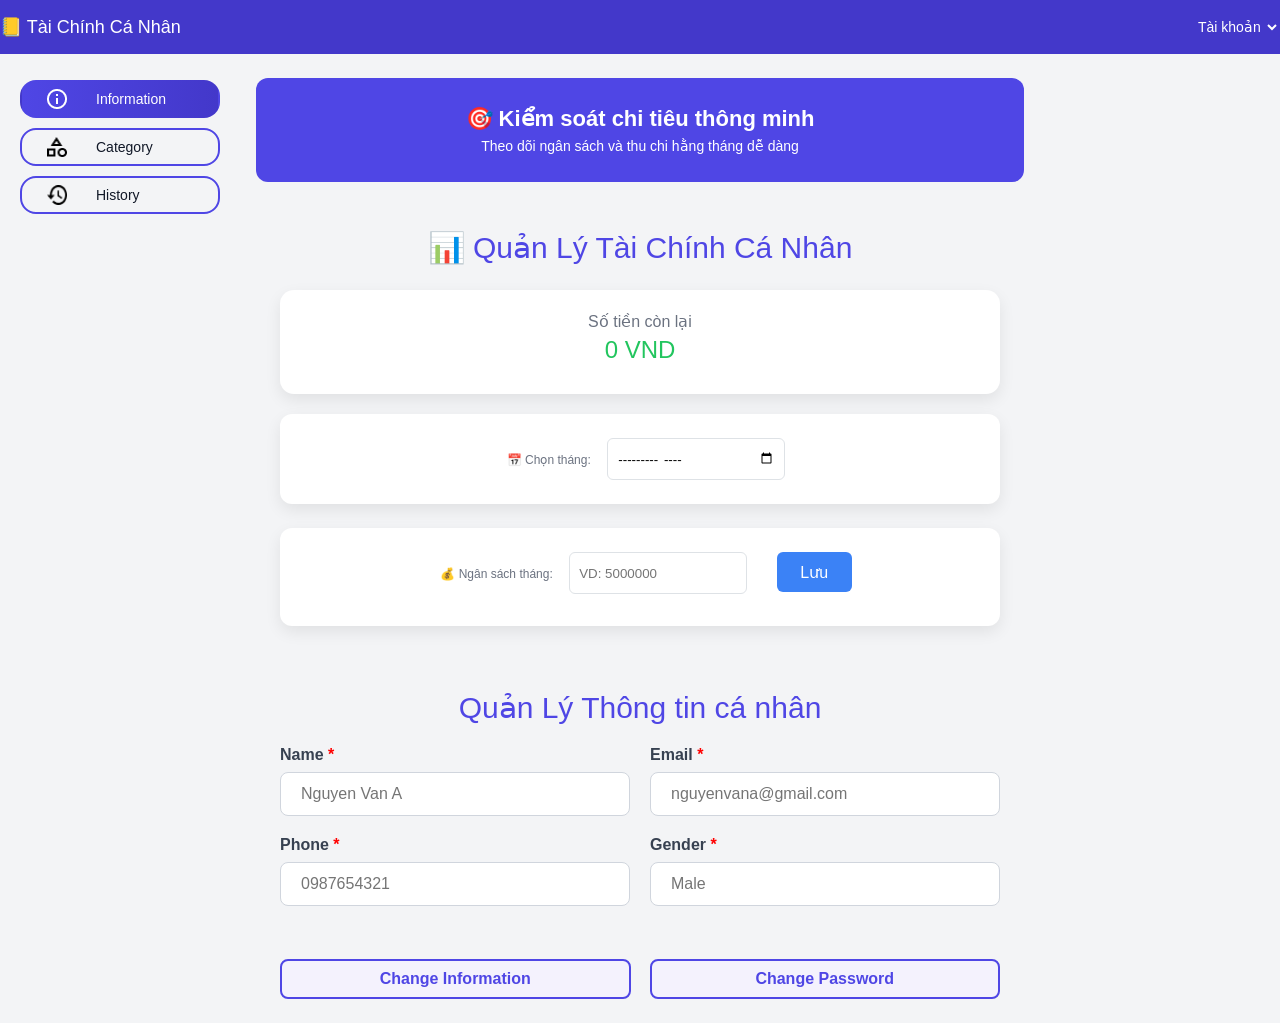
==== index.html @ f4387f76 "Add file" ====
<!doctype html>
<html lang="en">
  <head>
    <meta charset="UTF-8" />
    <meta name="viewport" content="width=device-width, initial-scale=1.0" />
    <title>Structure Finance</title>
    <link rel="stylesheet" href="./css/index.css" />
  </head>
  <body>
    <div class="page">
      <header class="header">
        <div class="header-box">
          <div class="header-title">
            <p>📒 Tài Chính Cá Nhân</p>
          </div>

          <div class="header-option">
            <div class="option">
              <select name="" id="optionHeader" onchange="handleOption()">
                <option value="">Tài khoản</option>
                <option value="logout">Đăng xuất</option>
              </select>
            </div>
          </div>
        </div>
      </header>

      <div class="logout-overlay" id="logout-overlay">
        <div class="logout">
          <p class="logout-title">Bạn có chắc chắn muốn đăng xuất không?</p>

          <div class="logout-confirm">
            <button class="confirm-btn" id="confirm-btn">Có</button>
            <button class="confirm-btn" id="cancel-btn">Không</button>
          </div>
        </div>
      </div>

      <div class="taskbar">
        <div class="taskbar-items">
          <img src="../assets/images/Vector (1).png" alt="" />
          <a href="./index.html">Information</a>
        </div>

        <div class="taskbar-items">
          <img src="../assets/images/Vector (2).png" alt="" />
          <a href="./pages/category.html">Category</a>
        </div>

        <div class="taskbar-items">
          <img src="../assets/images/Vector (3).png" alt="" />
          <a href="./pages/history.html">History</a>
        </div>
      </div>

      <section class="banner">
        <h2 class="banner-title">🎯 Kiểm soát chi tiêu thông minh</h2>
        <p class="banner-text">
          Theo dõi ngân sách và thu chi hằng tháng dễ dàng
        </p>
      </section>

      <main class="main">
        <div class="main-content">
          <p class="main-title">📊 Quản Lý Tài Chính Cá Nhân</p>

          <div class="money-left">
            <p class="money-left-label">Số tiền còn lại</p>
            <p class="money-left-value">0 VND</p>
          </div>

          <div class="input-box month-box">
            <label>📅 Chọn tháng:</label>
            <input type="month" />
          </div>

          <div class="input-box budget-box">
            <label>💰 Ngân sách tháng:</label>
            <input type="number" placeholder="VD: 5000000" />
            <button class="button-save">Lưu</button>
          </div>

          <p class="extra-title">Quản Lý Thông tin cá nhân</p>
          <div class="infor-user">
            <form class="form">
              <div class="form-row">
                <div class="form-group">
                  <label>Name <span>*</span></label>
                  <input type="text" placeholder="Nguyen Van A" />
                </div>

                <div class="form-group">
                  <label>Email <span>*</span></label>
                  <input type="email" placeholder="nguyenvana@gmail.com" />
                </div>
              </div>

              <div class="form-row">
                <div class="form-group">
                  <label>Phone <span>*</span></label>
                  <input type="text" placeholder="0987654321" />
                </div>

                <div class="form-group">
                  <label>Gender <span>*</span></label>
                  <input type="text" placeholder="Male" />
                </div>
              </div>

              <div class="form-actions">
                <button class="btn outline">Change Information</button>
                <button class="btn outline">Change Password</button>
              </div>
            </form>
          </div>
        </div>
      </main>
    </div>

    <script src="./js/index.js"></script>
  </body>
</html>
---- css/index.css ----
* {
    margin: 0;
    padding: 0;
    box-sizing: border-box;
    font-family: "Roboto", sans-serif;
}

body {
    background: #f3f4f6;
}

.page {
    min-height: 100vh;
    display: flex;
    flex-direction: column;
}

.header {
    background: #4338ca;
    padding: 16px 0;
}

.header-box {
    max-width: 1300px;
    margin: auto;
    display: flex;
    justify-content: space-between;
    align-items: center;
}

.header p {
    color: white;
    font-size: 18px;
}

.banner {
    max-width: 768px;
    width: 100%;
    margin: 24px auto;
    padding: 28px;
    background: #4f46e5;
    border-radius: 12px;
    text-align: center;
    color: white;
}

.banner-title {
    font-size: 22px;
    margin-bottom: 6px;
}

.banner-text {
    font-size: 14px;
}

.option select {
    background-color: #4338ca;
    border: none;
    font-size: 14px;
    font-weight: 400;
    line-height: 20px;
    color: white;
}

.option select:focus {
    outline: none;
}

.main {
    flex: 1;
}

.main-content {
    max-width: 768px;
    width: 100%;
    margin: auto;
    padding: 24px;
}

.main-title {
    text-align: center;
    color: #4f46e5;
    font-size: 30px;
    line-height: 36px;
    padding-bottom: 24px;
}

.input-box {
    background: #ffffff;
    max-width: 720px;
    width: 100%;
    height: 90px;
    border-radius: 12px;
    margin-bottom: 24px;
    padding: 24px;
    box-shadow: 0 6px 16px rgba(0, 0, 0, 0.08);
    text-align: center;
}

.input-box.budget-box {
    height: 98px;
}

.input-box label {
    width: 83px;
    height: 20px;
    font-size: 12px;
    line-height: 20px;
    color: #6b7280;
    padding: 12px;
}

input {
    width: 178px;
    height: 42px;
    border-radius: 6px;
    border: 1px solid #dee2e6;
    padding: 12px 9px;
}

.money-left {
    height: 104px;
    background: #ffffff;
    padding: 22px;
    border-radius: 14px;
    text-align: center;
    margin-bottom: 20px;
    box-shadow: 0 6px 16px rgba(0, 0, 0, 0.08);
}

.money-left-label {
    color: #6b7280;
}

.money-left-value {
    color: #22c55e;
    font-size: 24px;
    margin-top: 5px;
}

.button-save {
    background: #3b82f6;
    color: white;
    font-size: 16px;
    font-weight: 400;
    width: 75px;
    height: 40px;
    border: none;
    border-radius: 6px;
    margin-left: 25px;
}

.extra-title {
    color: #4f46e5;
    text-align: center;
    font-size: 30px;
    line-height: 36px;
    padding-top: 40px;
    padding-bottom: 20px;
}

.form {
    display: flex;
    flex-direction: column;
    gap: 20px;
}

.form-row {
    display: flex;
    gap: 20px;
}

.form-group {
    flex: 1;
    display: flex;
    flex-direction: column;
}

.form-group label {
    font-weight: 600;
    margin-bottom: 8px;
    color: #374151;
}

.form-group span {
    color: red;
}

.form-group input {
    width: 100%;
    height: 44px;
    border-radius: 8px;
    border: 1px solid #d0d5dd;
    padding: 0 20px;
    font-size: 16px;
}

.form-actions {
    display: flex;
    gap: 19px;
    margin-top: 33px;
}

.btn {
    flex: 1;
    height: 40px;
    border-radius: 8px;
    font-size: 16px;
    background-color: #f4f2fd;
    color: #4f46e5;
    font-weight: 700;
}

.outline {
    border: 2px solid #4f46e5;
}

.taskbar {
    width: 200px;
    height: 40px;
    position: absolute;
    margin: 80px 20px;
    display: flex;
    flex-direction: column;
    gap: 10px;
}

.taskbar-items {
    display: flex;
    align-items: center;
    gap: 20px;
    height: 80px;
    padding: 0 25px;
    border-radius: 16px;
    background: #f3f4f6;
    border: 2px solid transparent;
    transition: 0.3s;
}

.taskbar-items img {
    width: 20px;
    height: 20px;
}

.taskbar-items a {
    padding: 9px;
    text-decoration: none;
    font-size: 14px;
    color: #111827;
    font-weight: 400;
}

.taskbar-items:first-child {
    background: linear-gradient(90deg, #4f46e5, #4338ca);
    color: white;
}

.taskbar-items:first-child a {
    color: white;
}

.taskbar-items:first-child img {
    filter: brightness(0) invert(1);
}

.taskbar-items:nth-child(2),
.taskbar-items:nth-child(3) {
    border: 2px solid #4f46e5;
}

.logout-overlay {
    position: fixed;
    top: 0;
    left: 0;
    width: 100%;
    height: 100%;
    background: rgba(0, 0, 0, 0.5);
    display: none;
    justify-content: center;
    align-items: center;
    z-index: 999;
}

.logout {
    background: #fff;
    padding: 24px;
    border-radius: 10px;
    width: 320px;
    text-align: center;
    box-shadow: 0 10px 25px rgba(0, 0, 0, 0.2);
    animation: fadeIn 0.3s ease;
}

.logout-title {
    font-size: 16px;
    margin-bottom: 20px;
    font-weight: 500;
}

.logout-confirm {
    display: flex;
    justify-content: space-between;
    gap: 10px;
}

.confirm-btn {
    flex: 1;
    padding: 10px;
    border: none;
    border-radius: 6px;
    cursor: pointer;
    font-weight: 500;
    transition: 0.2s;
}

#confirm-btn {
    background: #ef4444;
    color: white;
}

#confirm-btn:hover {
    background: #dc2626;
}

#cancel-btn {
    background: #e5e7eb;
}

#cancel-btn:hover {
    background: #d1d5db;
}

@keyframes fadeIn {
    from {
        opacity: 0;
        transform: translateY(-20px);
    }

    to {
        opacity: 1;
        transform: translateY(0);
    }
}
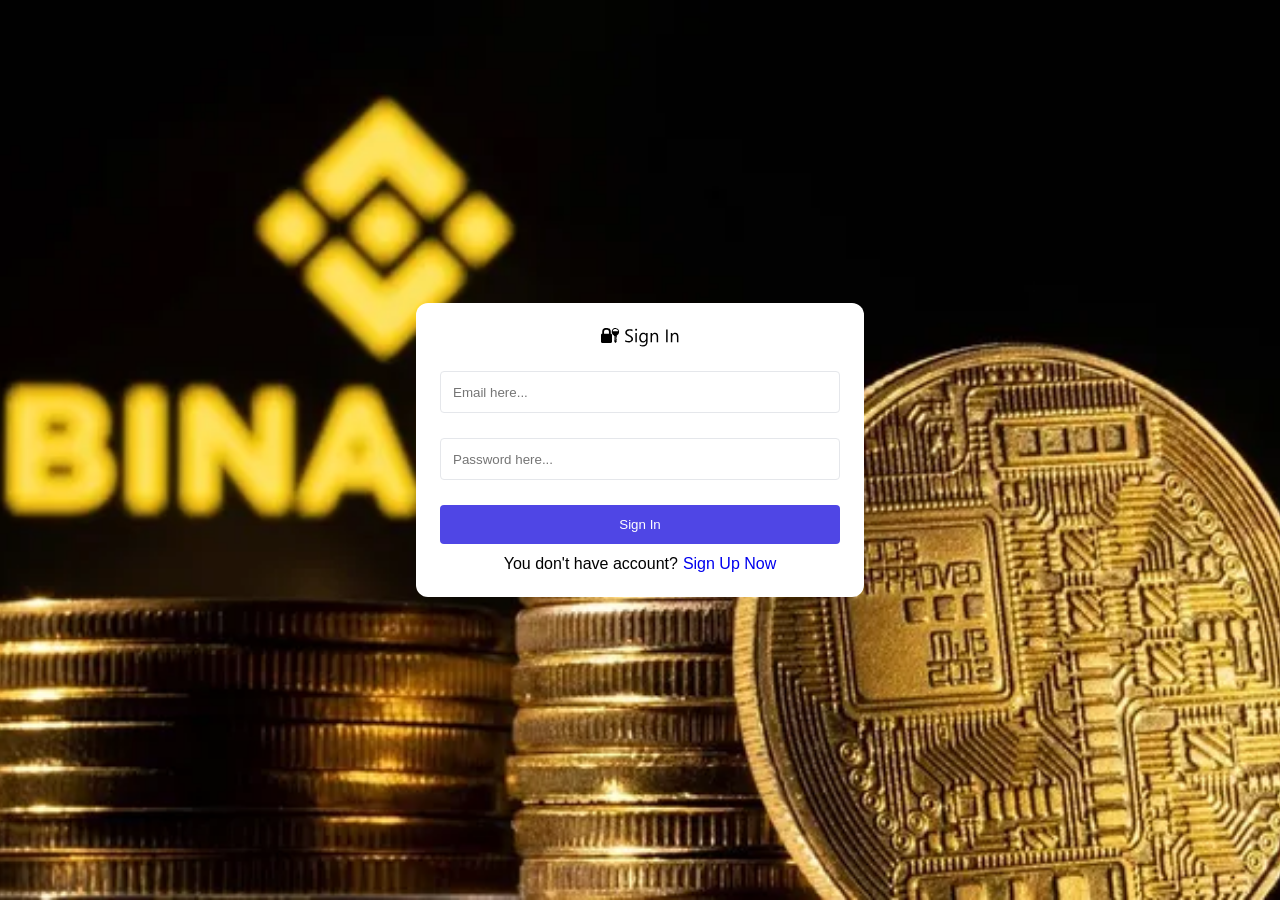
==== commit 25a7aff7: "Add file" ====
--- a/index.html
+++ b/index.html
@@ -4,6 +4,28 @@
     <meta charset="UTF-8" />
     <meta name="viewport" content="width=device-width, initial-scale=1.0" />
     <title>Structure Finance</title>
+    <style>
+      html.auth-pending body {
+        visibility: hidden;
+      }
+    </style>
+    <script>
+      (function () {
+        document.documentElement.classList.add("auth-pending");
+
+        const currentUser = JSON.parse(localStorage.getItem("currentUser"));
+        const loginPath = window.location.pathname.includes("/pages/")
+          ? "./login.html"
+          : "./pages/login.html";
+
+        if (!currentUser) {
+          window.location.replace(loginPath);
+          return;
+        }
+
+        document.documentElement.classList.remove("auth-pending");
+      })();
+    </script>
     <link rel="stylesheet" href="./css/index.css" />
   </head>
   <body>
@@ -16,7 +38,7 @@
 
           <div class="header-option">
             <div class="option">
-              <select name="" id="optionHeader" onchange="handleOption()">
+              <select ect name="" id="optionHeader" onchange="handleOption()">
                 <option value="">Tài khoản</option>
                 <option value="logout">Đăng xuất</option>
               </select>
--- a/css/index.css
+++ b/css/index.css
@@ -231,7 +231,7 @@
     gap: 20px;
     height: 80px;
     padding: 0 25px;
-    border-radius: 16px;
+    border-radius: 5px;
     background: #f3f4f6;
     border: 2px solid transparent;
     transition: 0.3s;
@@ -340,4 +340,4 @@
         opacity: 1;
         transform: translateY(0);
     }
-}
+}
